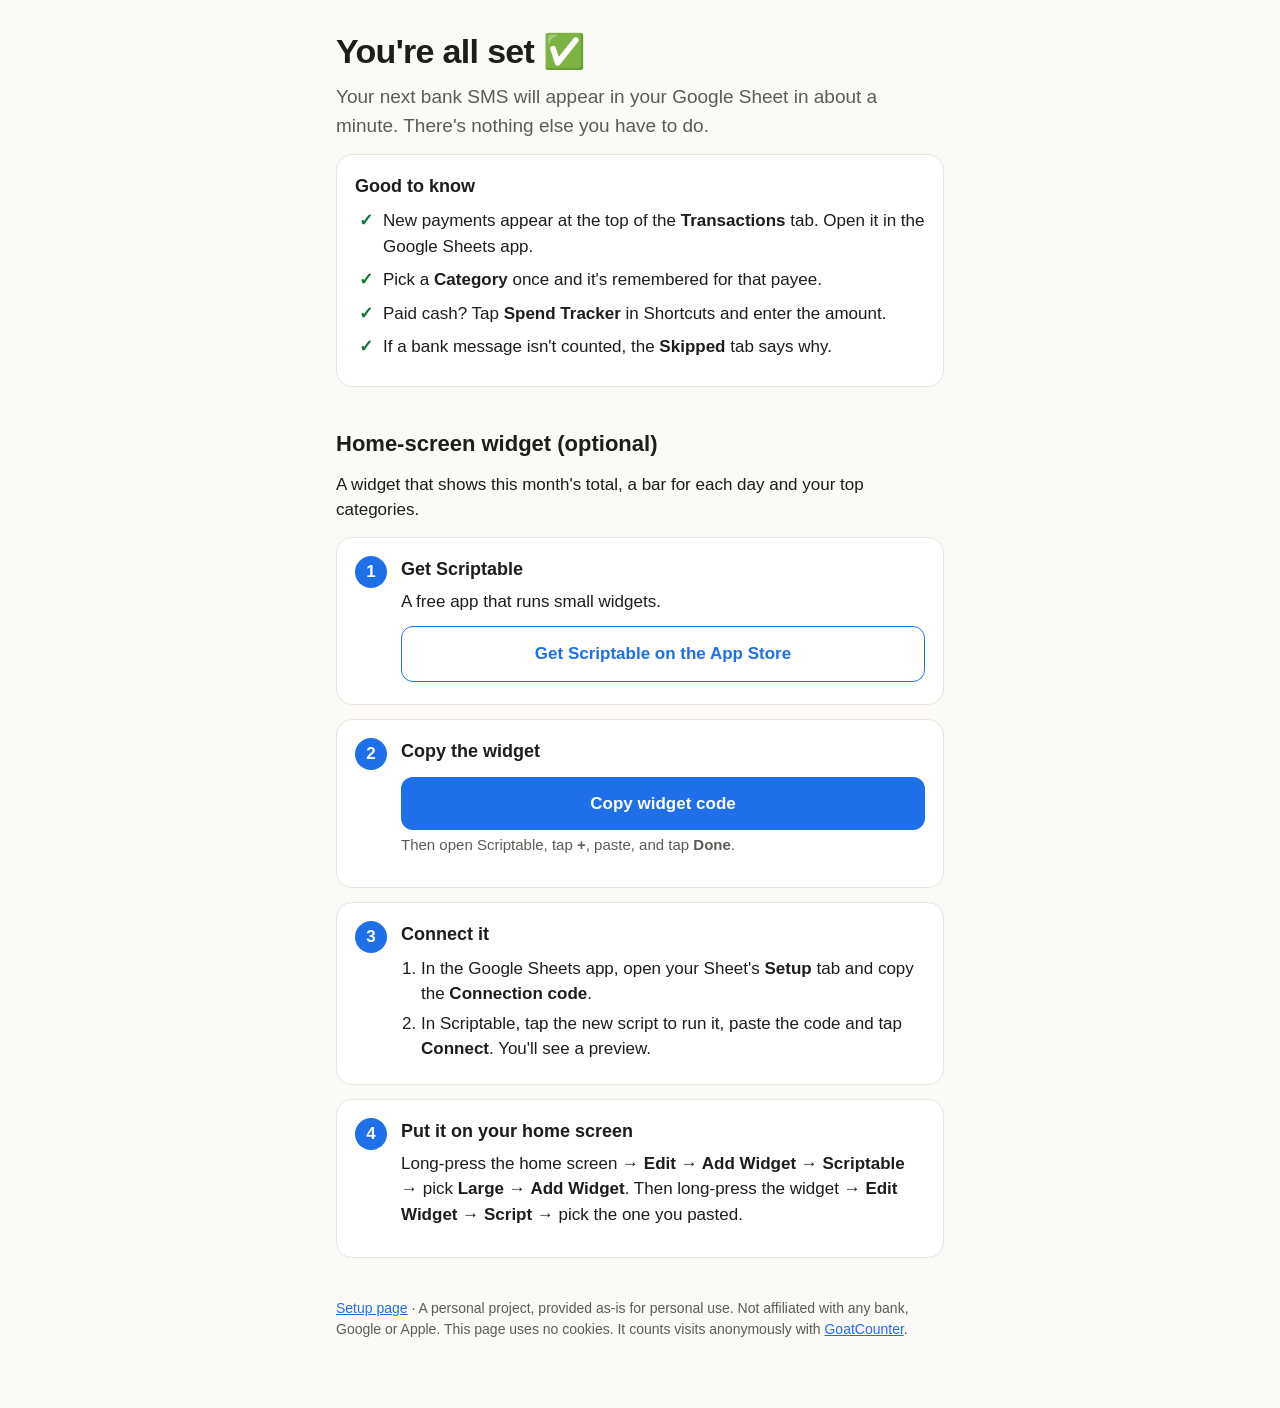
==== connected.html @ bcb1114f "Count visits and finished setups anonymously; add widget page Co-Authored-By: Claude Opus 5.5 (1M co" ====
<!doctype html>
<html lang="en">
<head>
<meta charset="utf-8">
<meta name="viewport" content="width=device-width, initial-scale=1">
<title>You're all set · Spend Tracker</title>
<link rel="stylesheet" href="style.css">
<script data-goatcounter="https://spendtracker.goatcounter.com/count" async src="https://gc.zgo.at/count.v5.js"
        integrity="sha384-atnOLvQb9t+jTSipvd75X2yginT4PjVbqDdlJAmxMm+wYElFmeR6EmLP5bYeoRVQ" crossorigin="anonymous"></script>
</head>
<body>
<main>
  <h1>You're all set ✅</h1>
  <p class="lede">Your next bank SMS will appear in your Google Sheet in about a minute. There's nothing else you have to do.</p>

  <div class="card">
    <h3>Good to know</h3>
    <ul class="checks">
      <li>New payments appear at the top of the <b>Transactions</b> tab. Open it in the Google Sheets app.</li>
      <li>Pick a <b>Category</b> once and it's remembered for that payee.</li>
      <li>Paid cash? Tap <b>Spend Tracker</b> in Shortcuts and enter the amount.</li>
      <li>If a bank message isn't counted, the <b>Skipped</b> tab says why.</li>
    </ul>
  </div>

  <h2 id="widget">Home-screen widget (optional)</h2>
  <p>A widget that shows this month's total, a bar for each day and your top categories.</p>
  <ol class="steps">
    <li class="card">
      <h3>Get Scriptable</h3>
      <p>A free app that runs small widgets.</p>
      <a class="btn secondary" href="https://apps.apple.com/app/scriptable/id1405459188">Get Scriptable on the App Store</a>
    </li>
    <li class="card">
      <h3>Copy the widget</h3>
      <a class="btn" id="copy" href="script/widget.js" data-goatcounter-click="copy-widget">Copy widget code</a>
      <p class="note" id="copied">Then open Scriptable, tap <b class="ui">+</b>, paste, and tap <b class="ui">Done</b>.</p>
    </li>
    <li class="card">
      <h3>Connect it</h3>
      <ol class="sub">
        <li>In the Google Sheets app, open your Sheet's <b class="ui">Setup</b> tab and copy the <b class="ui">Connection code</b>.</li>
        <li>In Scriptable, tap the new script to run it, paste the code and tap <b class="ui">Connect</b>. You'll see a preview.</li>
      </ol>
    </li>
    <li class="card">
      <h3>Put it on your home screen</h3>
      <p>Long-press the home screen → <b class="ui">Edit → Add Widget → Scriptable</b> → pick <b class="ui">Large</b> → <b class="ui">Add Widget</b>. Then long-press the widget → <b class="ui">Edit Widget</b> → <b class="ui">Script</b> → pick the one you pasted.</p>
    </li>
  </ol>

  <footer>
    <p><a href="./">Setup page</a> · A personal project, provided as-is for personal use. Not affiliated with any bank, Google or Apple. This page uses no cookies. It counts visits anonymously with <a href="https://www.goatcounter.com">GoatCounter</a>.</p>
  </footer>
</main>
<script>
  // Copy the widget's code in one tap. Falls back to opening the file if the clipboard is blocked.
  const btn = document.getElementById('copy');
  let code = '';
  fetch('script/widget.js').then(r => r.text()).then(t => { code = t; }).catch(() => {});
  btn.addEventListener('click', e => {
    if (!code || !navigator.clipboard) return;
    e.preventDefault();
    navigator.clipboard.writeText(code).then(() => {
      btn.textContent = 'Copied ✓';
      document.getElementById('copied').innerHTML = 'Now open Scriptable, tap <b class="ui">+</b>, paste, and tap <b class="ui">Done</b>.';
    }, () => { location.href = 'script/widget.js'; });
  });
</script>
</body>
</html>
---- style.css ----
:root {
  --bg: #fbfaf7; --card: #ffffff; --ink: #1d1d1b; --ink2: #5c5b55; --line: #e7e4dc;
  --accent: #1f6feb; --accent-ink: #ffffff; --good: #137333; --soft: #eef4ff;
}
@media (prefers-color-scheme: dark) {
  :root:not([data-theme="light"]) {
    --bg: #151514; --card: #1f1f1d; --ink: #f2f1ec; --ink2: #b3b1a8; --line: #33322e;
    --accent: #5b9dff; --accent-ink: #0b1220; --good: #6fcf8f; --soft: #1b2638;
  }
}
:root[data-theme="dark"] {
  --bg: #151514; --card: #1f1f1d; --ink: #f2f1ec; --ink2: #b3b1a8; --line: #33322e;
  --accent: #5b9dff; --accent-ink: #0b1220; --good: #6fcf8f; --soft: #1b2638;
}
* { box-sizing: border-box; }
body { margin: 0; background: var(--bg); color: var(--ink); font: 17px/1.5 -apple-system, BlinkMacSystemFont, "Segoe UI", Roboto, sans-serif; }
main { max-width: 640px; margin: 0 auto; padding: 32px 16px 56px; }
h1 { font-size: 34px; line-height: 1.15; margin: 0 0 12px; letter-spacing: -0.02em; }
h2 { font-size: 22px; margin: 40px 0 12px; }
h3 { font-size: 18px; margin: 0 0 6px; }
p { margin: 0 0 12px; }
.lede { font-size: 19px; color: var(--ink2); }
.card { background: var(--card); border: 1px solid var(--line); border-radius: 16px; padding: 18px; margin: 14px 0; }
.flow { display: flex; align-items: center; gap: 10px; font-weight: 600; margin-bottom: 12px; flex-wrap: wrap; }
.flow span { background: var(--soft); border-radius: 10px; padding: 6px 10px; }
ul.checks { list-style: none; padding: 0; margin: 0; }
ul.checks li { padding-left: 28px; position: relative; margin: 8px 0; }
ul.checks li::before { content: "✓"; position: absolute; left: 4px; color: var(--good); font-weight: 700; }
ol.steps { list-style: none; padding: 0; margin: 0; counter-reset: s; }
ol.steps > li { counter-increment: s; position: relative; padding: 18px 18px 18px 64px; }
ol.steps > li::before { content: counter(s); position: absolute; left: 18px; top: 18px; width: 32px; height: 32px; border-radius: 50%;
  background: var(--accent); color: var(--accent-ink); font-weight: 700; display: grid; place-items: center; }
ol.sub { margin: 8px 0 0; padding-left: 20px; }
ol.sub li { margin: 4px 0; }
.btn { display: block; text-align: center; background: var(--accent); color: var(--accent-ink); text-decoration: none; font-weight: 600;
  border-radius: 12px; padding: 14px 16px; margin: 12px 0 4px; }
.btn.secondary { background: transparent; color: var(--accent); border: 1.5px solid var(--accent); }
.note { font-size: 15px; color: var(--ink2); }
.quote { font-size: 15px; background: var(--soft); border-radius: 10px; padding: 8px 12px; margin: 8px 0; }
b.ui { font-weight: 600; }
details { border-top: 1px solid var(--line); padding: 12px 0; }
details:last-of-type { border-bottom: 1px solid var(--line); }
summary { cursor: pointer; font-weight: 600; }
details p { margin-top: 8px; color: var(--ink2); }
a { color: var(--accent); }
footer { margin-top: 40px; font-size: 14px; color: var(--ink2); }
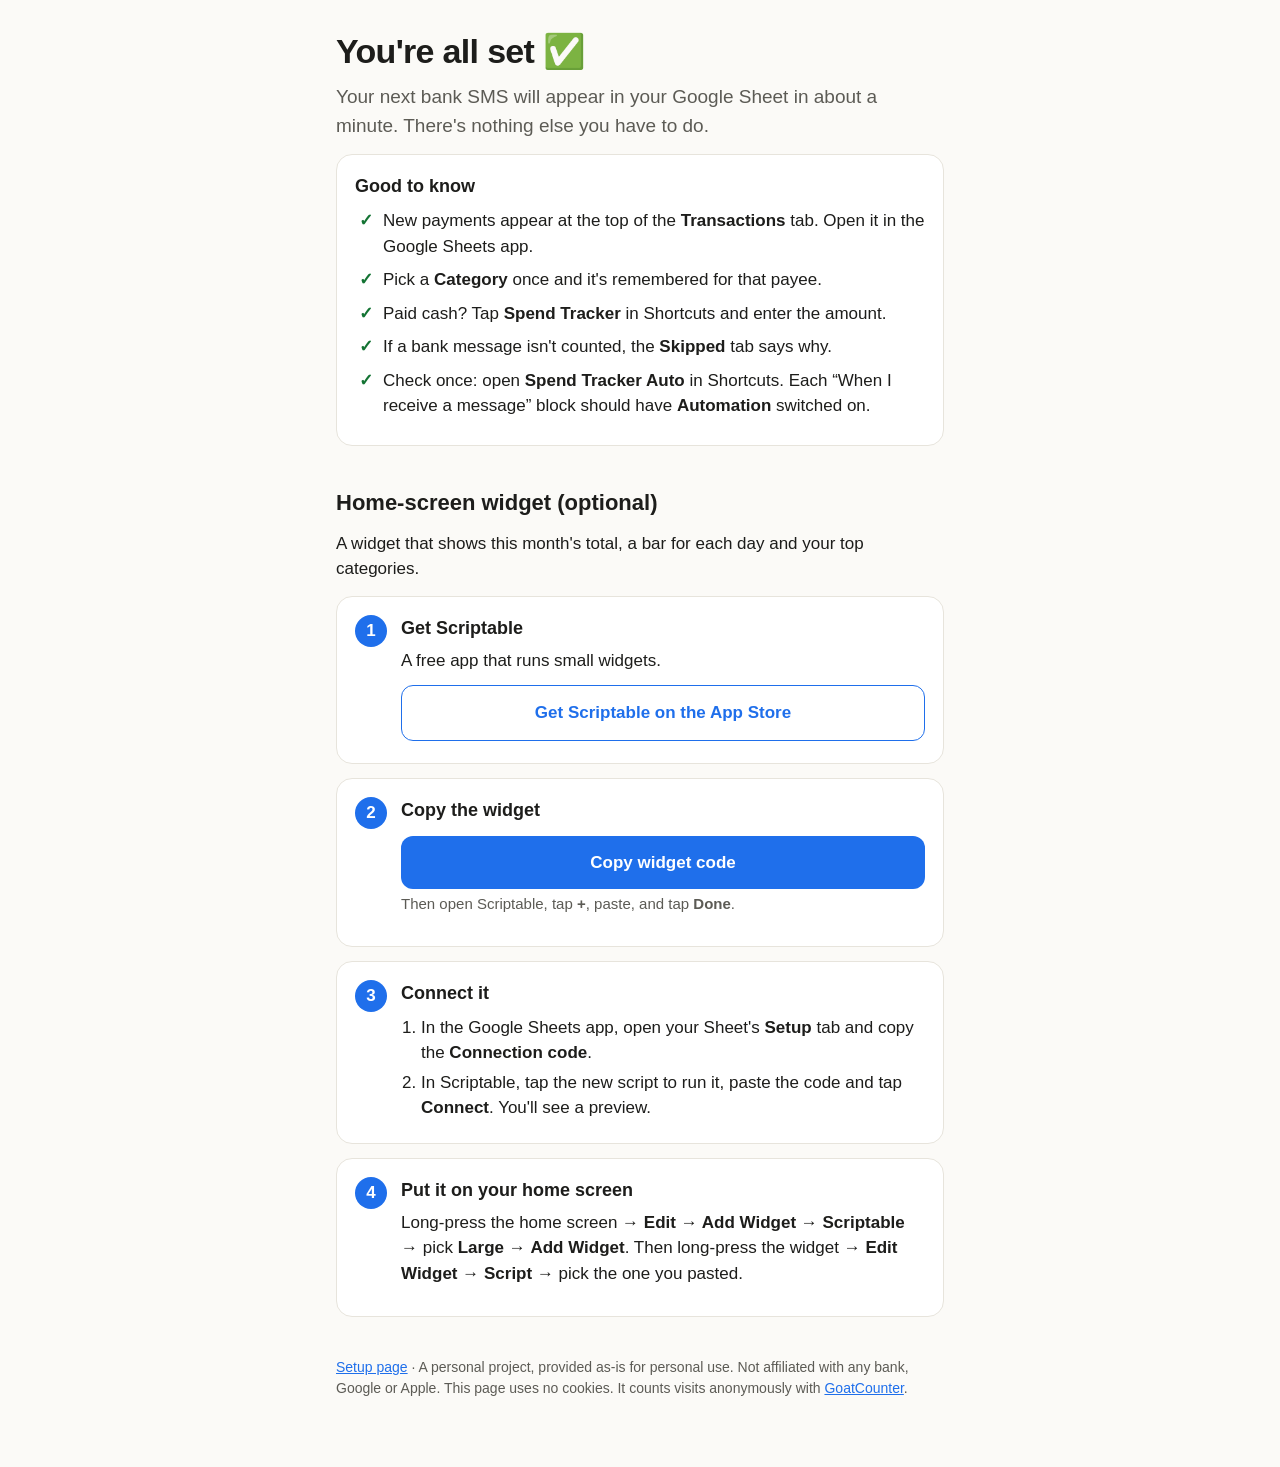
==== commit ac82373f: "Shortcut reconnects when its saved code stops working; starting-over FAQ Co-Authored-By: Claude Opus" ====
--- a/connected.html
+++ b/connected.html
@@ -20,6 +20,7 @@
       <li>Pick a <b>Category</b> once and it's remembered for that payee.</li>
       <li>Paid cash? Tap <b>Spend Tracker</b> in Shortcuts and enter the amount.</li>
       <li>If a bank message isn't counted, the <b>Skipped</b> tab says why.</li>
+      <li>Check once: open <b>Spend Tracker Auto</b> in Shortcuts. Each “When I receive a message” block should have <b>Automation</b> switched on.</li>
     </ul>
   </div>
 
